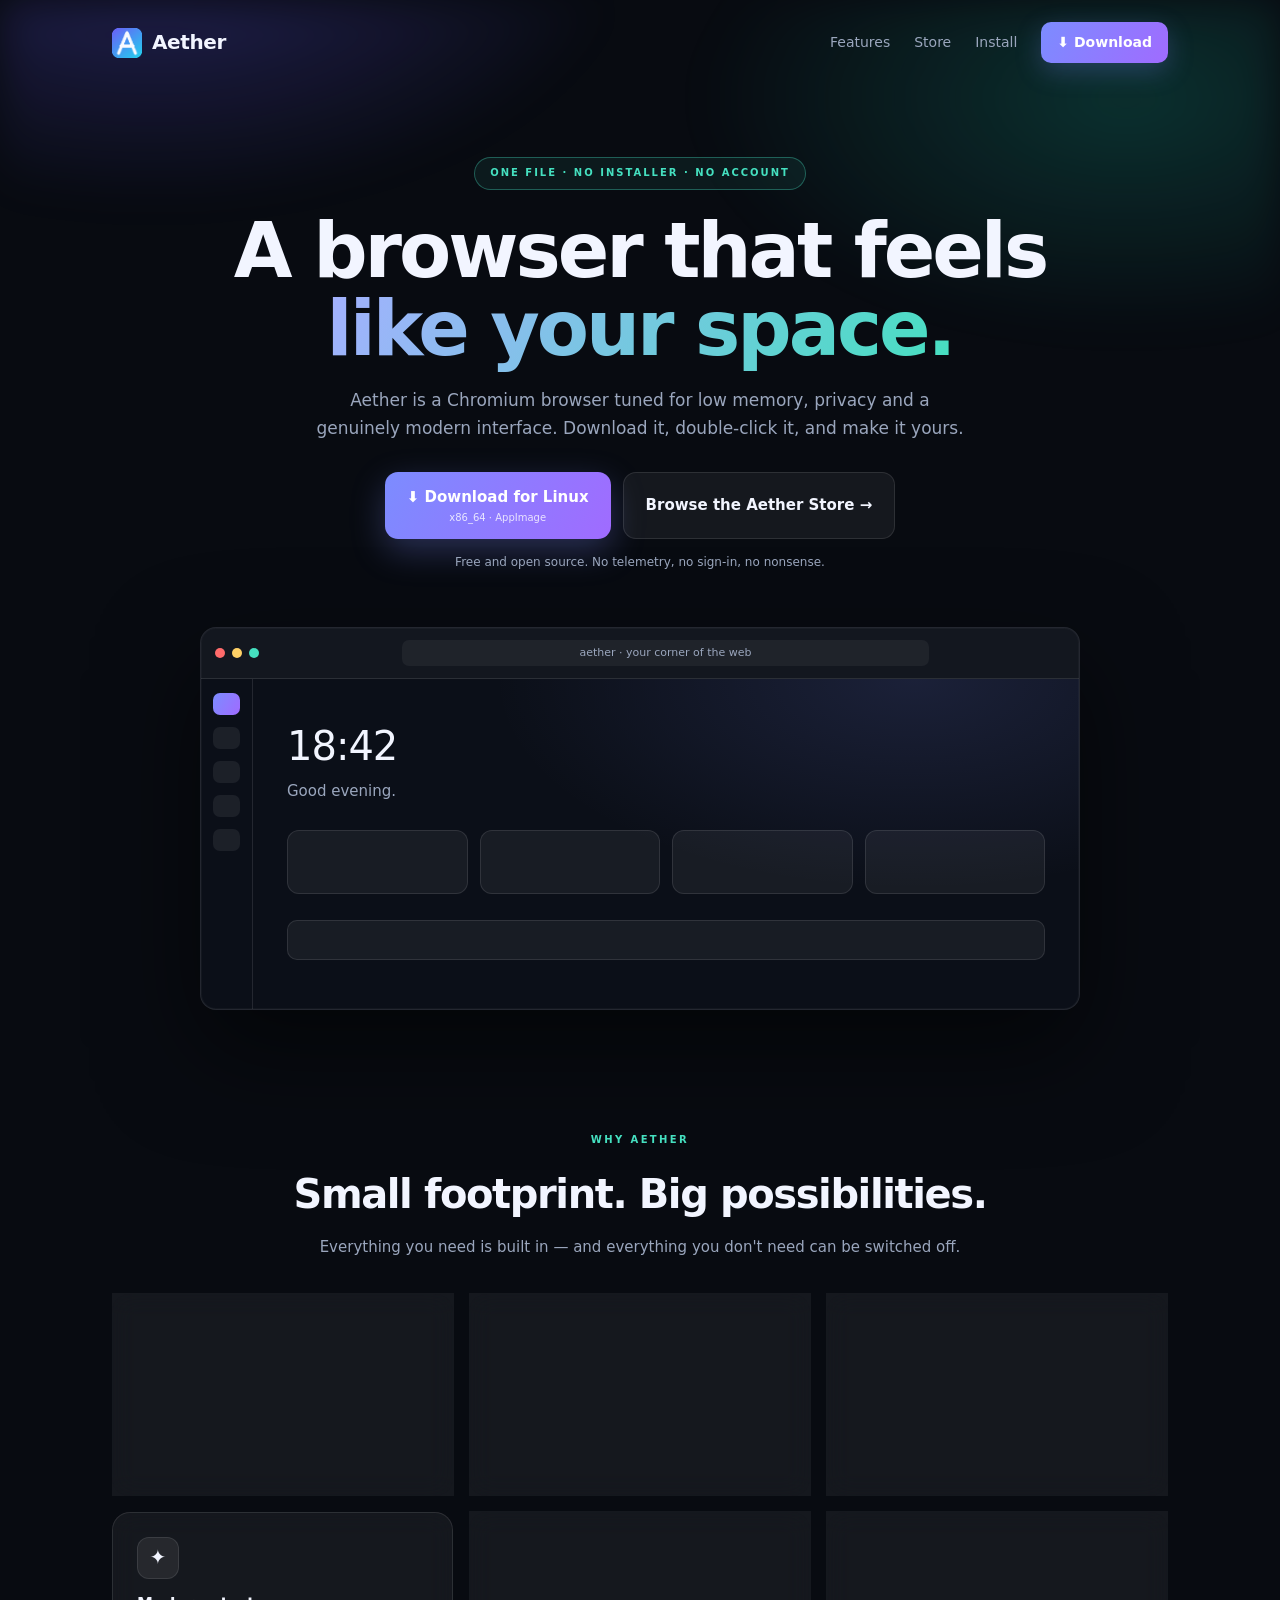
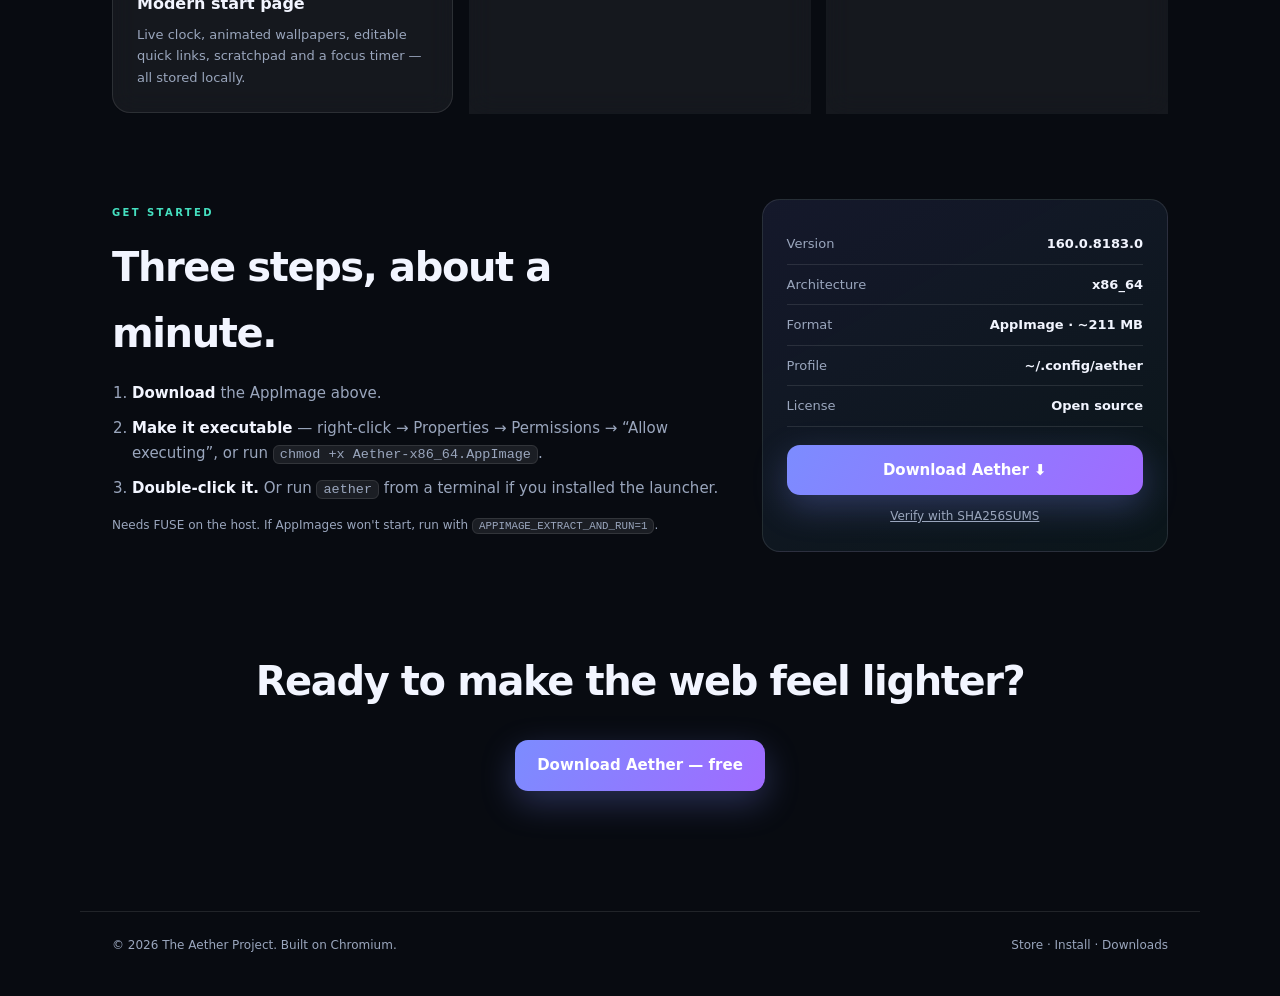
==== index.html @ e23386df "Publish Aether website" ====
<!doctype html>
<html lang="en">
<head>
  <meta charset="utf-8">
  <meta name="viewport" content="width=device-width, initial-scale=1">
  <title>Aether Browser — fast, private, yours</title>
  <meta name="description" content="Aether is a low-RAM Chromium browser with built-in ad blocking, vertical tabs, a modern start page and its own extension store. Download a single AppImage for Linux.">
  <meta name="keywords" content="Aether browser, Chromium AppImage, private browser, low RAM browser, Linux browser, Aether Store">
  <meta name="author" content="The Aether Project">
  <meta property="og:title" content="Aether Browser — fast, private, yours">
  <meta property="og:description" content="A clean Chromium browser in one AppImage. Built-in blocker, vertical tabs, modern dashboard and the Aether Store.">
  <meta property="og:type" content="website">
  <meta property="og:image" content="assets/aether-256.png">
  <meta name="twitter:card" content="summary_large_image">
  <link rel="canonical" href="https://aether-browser.com/">
  <link rel="icon" href="assets/aether-64.png">
  <link rel="manifest" href="manifest.webmanifest">
  <link rel="stylesheet" href="assets/site.css">
  <script type="application/ld+json">
  {
    "@context": "https://schema.org",
    "@type": "SoftwareApplication",
    "name": "Aether Browser",
    "operatingSystem": "Linux x86_64",
    "applicationCategory": "WebBrowser",
    "description": "A fast, private, low-RAM Chromium browser packaged as a single AppImage.",
    "url": "https://aether-browser.com/",
    "downloadUrl": "https://aether-browser.com/downloads/Aether-x86_64.AppImage",
    "offers": { "@type": "Offer", "price": "0", "priceCurrency": "USD" }
  }
  </script>
</head>
<body>
  <div class="aurora"></div>

  <header class="nav">
    <a class="brand" href="index.html">
      <img src="assets/aether-64.png" alt="" width="30" height="30">
      <span>Aether</span>
    </a>
    <nav>
      <a href="#features">Features</a>
      <a href="store.html">Store</a>
      <a href="#install">Install</a>
      <a class="nav-cta" href="downloads/Aether-x86_64.AppImage" download>⬇ Download</a>
    </nav>
  </header>

  <main>
    <section class="hero">
      <div class="pill">ONE FILE · NO INSTALLER · NO ACCOUNT</div>
      <h1>A browser that feels<br><span>like your space.</span></h1>
      <p class="lead">Aether is a Chromium browser tuned for low memory, privacy and a genuinely modern interface. Download it, double-click it, and make it yours.</p>
      <div class="hero-actions">
        <a class="btn btn-primary" href="downloads/Aether-x86_64.AppImage" download>⬇ Download for Linux <small>x86_64 · AppImage</small></a>
        <a class="btn btn-ghost" href="store.html">Browse the Aether Store →</a>
      </div>
      <div class="hero-note">Free and open source. No telemetry, no sign-in, no nonsense.</div>

      <div class="mock" aria-hidden="true">
        <div class="mock-bar">
          <span></span><span></span><span></span>
          <div class="mock-url">aether · your corner of the web</div>
        </div>
        <div class="mock-body">
          <div class="mock-side"><i></i><i></i><i></i><i></i><i></i></div>
          <div class="mock-page">
            <div class="mock-clock">18:42</div>
            <div class="mock-title">Good evening.</div>
            <div class="mock-cards"><b></b><b></b><b></b><b></b></div>
            <div class="mock-search"></div>
          </div>
        </div>
      </div>
    </section>

    <section id="features" class="section">
      <div class="section-head">
        <span class="kicker">WHY AETHER</span>
        <h2>Small footprint. Big possibilities.</h2>
        <p>Everything you need is built in — and everything you don't need can be switched off.</p>
      </div>
      <div class="features">
        <article><div class="ficon">🍃</div><h3>Low-RAM by design</h3><p>Background networking, translation, media routing and optimization hints are disabled by default. Your laptop stays cool.</p></article>
        <article><div class="ficon">🛡</div><h3>Built-in blocker</h3><p>Lightweight declarative rules stop ads and trackers before pages load — without rewriting the web.</p></article>
        <article><div class="ficon">▤</div><h3>Vertical tabs</h3><p>A slim side panel keeps dozens of tabs readable. One shortcut to show or hide it.</p></article>
        <article><div class="ficon">✦</div><h3>Modern start page</h3><p>Live clock, animated wallpapers, editable quick links, scratchpad and a focus timer — all stored locally.</p></article>
        <article><div class="ficon">🛍</div><h3>Aether Store</h3><p>Install and manage first-party extensions from inside the browser. No account, no remote updates.</p></article>
        <article><div class="ficon">⌘</div><h3>Keyboard-first</h3><p>Alt+Shift shortcuts for new tabs, settings, home, store, spotlight and blocking.</p></article>
      </div>
    </section>

    <section id="install" class="section install">
      <div>
        <span class="kicker">GET STARTED</span>
        <h2>Three steps, about a minute.</h2>
        <ol>
          <li><b>Download</b> the AppImage above.</li>
          <li><b>Make it executable</b> — right-click → Properties → Permissions → “Allow executing”, or run <code>chmod +x Aether-x86_64.AppImage</code>.</li>
          <li><b>Double-click it.</b> Or run <code>aether</code> from a terminal if you installed the launcher.</li>
        </ol>
        <p class="small">Needs FUSE on the host. If AppImages won't start, run with <code>APPIMAGE_EXTRACT_AND_RUN=1</code>.</p>
      </div>
      <div class="install-card">
        <div class="row"><span>Version</span><b>160.0.8183.0</b></div>
        <div class="row"><span>Architecture</span><b>x86_64</b></div>
        <div class="row"><span>Format</span><b>AppImage · ~211 MB</b></div>
        <div class="row"><span>Profile</span><b>~/.config/aether</b></div>
        <div class="row"><span>License</span><b>Open source</b></div>
        <a class="btn btn-primary wide" href="downloads/Aether-x86_64.AppImage" download>Download Aether ⬇</a>
        <a class="checksum" href="downloads/SHA256SUMS">Verify with SHA256SUMS</a>
      </div>
    </section>

    <section class="section cta">
      <h2>Ready to make the web feel lighter?</h2>
      <a class="btn btn-primary" href="downloads/Aether-x86_64.AppImage" download>Download Aether — free</a>
    </section>
  </main>

  <footer>
    <span>© 2026 The Aether Project. Built on Chromium.</span>
    <span><a href="store.html">Store</a> · <a href="#install">Install</a> · <a href="downloads/">Downloads</a></span>
  </footer>
  <script src="assets/site.js"></script>
</body>
</html>
---- assets/site.css ----
:root {
  --bg: #080b11;
  --bg2: #0d1220;
  --panel: rgba(255, 255, 255, .055);
  --line: rgba(255, 255, 255, .10);
  --text: #f2f5ff;
  --muted: #9aa6bd;
  --accent: #7c8cff;
  --accent2: #45e0c0;
}

* { box-sizing: border-box; }
html { scroll-behavior: smooth; }
body {
  margin: 0;
  background: var(--bg);
  color: var(--text);
  font: 15px/1.65 Inter, "Segoe UI", system-ui, -apple-system, sans-serif;
  overflow-x: hidden;
}
a { color: inherit; text-decoration: none; }
code {
  background: rgba(255,255,255,.08);
  border: 1px solid var(--line);
  border-radius: 6px;
  padding: 1px 6px;
  font-size: .9em;
}

.aurora {
  position: absolute;
  inset: 0 0 auto 0;
  height: 980px;
  pointer-events: none;
  background:
    radial-gradient(680px 380px at 12% -6%, rgba(105, 90, 255, .30), transparent 70%),
    radial-gradient(620px 340px at 88% 10%, rgba(25, 200, 170, .20), transparent 70%);
  filter: blur(20px);
}

.nav {
  position: relative;
  z-index: 3;
  display: flex;
  align-items: center;
  justify-content: space-between;
  max-width: 1120px;
  margin: 0 auto;
  padding: 22px 32px;
}
.brand { display: flex; align-items: center; gap: 10px; font-size: 20px; font-weight: 650; letter-spacing: -.4px; }
.nav nav { display: flex; align-items: center; gap: 24px; font-size: 14px; color: var(--muted); }
.nav nav a:hover, .nav nav a.active { color: var(--text); }
.nav-cta {
  color: white !important;
  background: linear-gradient(120deg, var(--accent), #a06bff);
  border-radius: 10px;
  padding: 9px 16px;
  font-weight: 600;
  box-shadow: 0 8px 26px rgba(124,140,255,.25);
}

main { position: relative; z-index: 2; max-width: 1120px; margin: 0 auto; padding: 0 32px 90px; }

.hero { text-align: center; padding: 72px 0 40px; }
.pill {
  display: inline-block;
  font-size: 10px;
  font-weight: 700;
  letter-spacing: 2px;
  color: var(--accent2);
  border: 1px solid rgba(69,224,192,.35);
  background: rgba(69,224,192,.07);
  border-radius: 99px;
  padding: 7px 15px;
}
.hero h1 {
  font-size: clamp(42px, 7vw, 76px);
  line-height: 1.03;
  letter-spacing: -3px;
  margin: 22px 0 18px;
}
.hero h1 span {
  background: linear-gradient(120deg, #a4b0ff, #45e0c0);
  -webkit-background-clip: text;
  background-clip: text;
  color: transparent;
}
.lead { max-width: 660px; margin: 0 auto; color: var(--muted); font-size: 17px; }
.hero-actions { display: flex; justify-content: center; flex-wrap: wrap; gap: 12px; margin: 30px 0 14px; }
.hero-note { color: var(--muted); font-size: 12px; }

.btn {
  display: inline-flex;
  flex-direction: column;
  align-items: center;
  justify-content: center;
  border-radius: 13px;
  padding: 13px 22px;
  font-weight: 650;
  transition: .18s ease;
}
.btn small { font-size: 10px; font-weight: 500; opacity: .8; }
.btn-primary {
  color: white;
  background: linear-gradient(120deg, var(--accent), #a06bff);
  box-shadow: 0 12px 34px rgba(124,140,255,.28);
}
.btn-primary:hover { transform: translateY(-2px); filter: brightness(1.1); }
.btn-ghost { border: 1px solid var(--line); background: var(--panel); color: var(--text); }
.btn-ghost:hover { background: rgba(255,255,255,.1); }
.btn.wide { width: 100%; margin-top: 18px; }

/* CSS-only browser preview */
.mock {
  max-width: 880px;
  margin: 54px auto 0;
  border: 1px solid var(--line);
  border-radius: 16px;
  overflow: hidden;
  background: #0b0f18;
  box-shadow: 0 40px 100px rgba(0,0,0,.55), 0 0 0 1px rgba(255,255,255,.03) inset;
  text-align: left;
}
.mock-bar { display: flex; align-items: center; gap: 7px; padding: 12px 14px; border-bottom: 1px solid var(--line); background: rgba(255,255,255,.03); }
.mock-bar span { width: 10px; height: 10px; border-radius: 50%; background: #485068; }
.mock-bar span:first-child { background: #ff6b6b; }
.mock-bar span:nth-child(2) { background: #ffd166; }
.mock-bar span:nth-child(3) { background: #45e0c0; }
.mock-url { margin: 0 auto; width: 62%; text-align: center; color: var(--muted); font-size: 11px; background: rgba(255,255,255,.05); border-radius: 7px; padding: 4px; }
.mock-body { display: flex; min-height: 330px; }
.mock-side { width: 52px; border-right: 1px solid var(--line); padding: 14px 12px; display: flex; flex-direction: column; gap: 12px; }
.mock-side i { height: 22px; border-radius: 7px; background: rgba(255,255,255,.07); }
.mock-side i:first-child { background: linear-gradient(120deg, var(--accent), #a06bff); }
.mock-page { flex: 1; padding: 34px; background: radial-gradient(600px 300px at 80% 0%, rgba(124,140,255,.14), transparent 70%); }
.mock-clock { font-size: 40px; font-weight: 300; letter-spacing: -1px; }
.mock-title { color: var(--muted); margin-bottom: 26px; }
.mock-cards { display: grid; grid-template-columns: repeat(4,1fr); gap: 12px; }
.mock-cards b { height: 64px; border-radius: 12px; background: var(--panel); border: 1px solid var(--line); }
.mock-search { margin-top: 26px; height: 40px; border-radius: 10px; background: var(--panel); border: 1px solid var(--line); }

.section { padding: 76px 0 10px; }
.section-head { text-align: center; margin-bottom: 34px; }
.kicker { color: var(--accent2); font-size: 10px; font-weight: 700; letter-spacing: 2.4px; }
.section h2 { font-size: clamp(28px, 4vw, 40px); letter-spacing: -1.4px; margin: 10px 0 8px; }
.section-head p { color: var(--muted); margin: 0; }

.features { display: grid; grid-template-columns: repeat(auto-fit, minmax(280px, 1fr)); gap: 16px; }
.features article {
  border: 1px solid var(--line);
  background: var(--panel);
  border-radius: 18px;
  padding: 24px;
  backdrop-filter: blur(12px);
}
.features h3 { margin: 12px 0 7px; font-size: 16px; }
.features p { color: var(--muted); margin: 0; font-size: 13px; }
.ficon {
  width: 42px; height: 42px;
  display: grid; place-items: center;
  border-radius: 12px;
  font-size: 20px;
  background: rgba(255,255,255,.07);
  border: 1px solid var(--line);
}

.install { display: grid; grid-template-columns: 1.2fr .8fr; gap: 40px; align-items: start; }
.install ol { color: var(--muted); padding-left: 20px; }
.install li { margin: 10px 0; }
.install li b { color: var(--text); }
.install .small { color: var(--muted); font-size: 12px; }
.install-card {
  border: 1px solid var(--line);
  border-radius: 18px;
  padding: 24px;
  background: linear-gradient(150deg, rgba(124,140,255,.11), rgba(69,224,192,.05));
}
.install-card h3 { margin: 0 0 8px; }
.install-card p { color: var(--muted); font-size: 13px; }
.row { display: flex; justify-content: space-between; padding: 9px 0; border-bottom: 1px solid var(--line); font-size: 13px; }
.row span { color: var(--muted); }
.checksum { display: block; text-align: center; margin-top: 12px; color: var(--muted); font-size: 12px; text-decoration: underline; }

.store-hero { padding-bottom: 10px; }
.store-grid article { display: flex; flex-direction: column; }
.dl {
  margin-top: 16px;
  align-self: flex-start;
  color: var(--accent2);
  font-size: 13px;
  font-weight: 600;
}
.dl:hover { text-decoration: underline; }

.cta { text-align: center; padding-bottom: 30px; }
.cta .btn { margin-top: 18px; }

footer {
  position: relative; z-index: 2;
  display: flex; justify-content: space-between;
  max-width: 1120px;
  margin: 0 auto;
  padding: 24px 32px 40px;
  border-top: 1px solid var(--line);
  color: var(--muted);
  font-size: 12px;
}
footer a:hover { color: var(--text); }

@media (max-width: 760px) {
  .nav { padding: 16px 18px; }
  .nav nav { gap: 14px; font-size: 12px; }
  .nav nav a:not(.nav-cta) { display: none; }
  main { padding: 0 18px 70px; }
  .hero { padding-top: 48px; }
  .install { grid-template-columns: 1fr; }
  .mock-page { padding: 22px; }
  .mock-cards { grid-template-columns: repeat(2,1fr); }
  footer { flex-direction: column; gap: 8px; padding: 20px 18px 34px; }
}
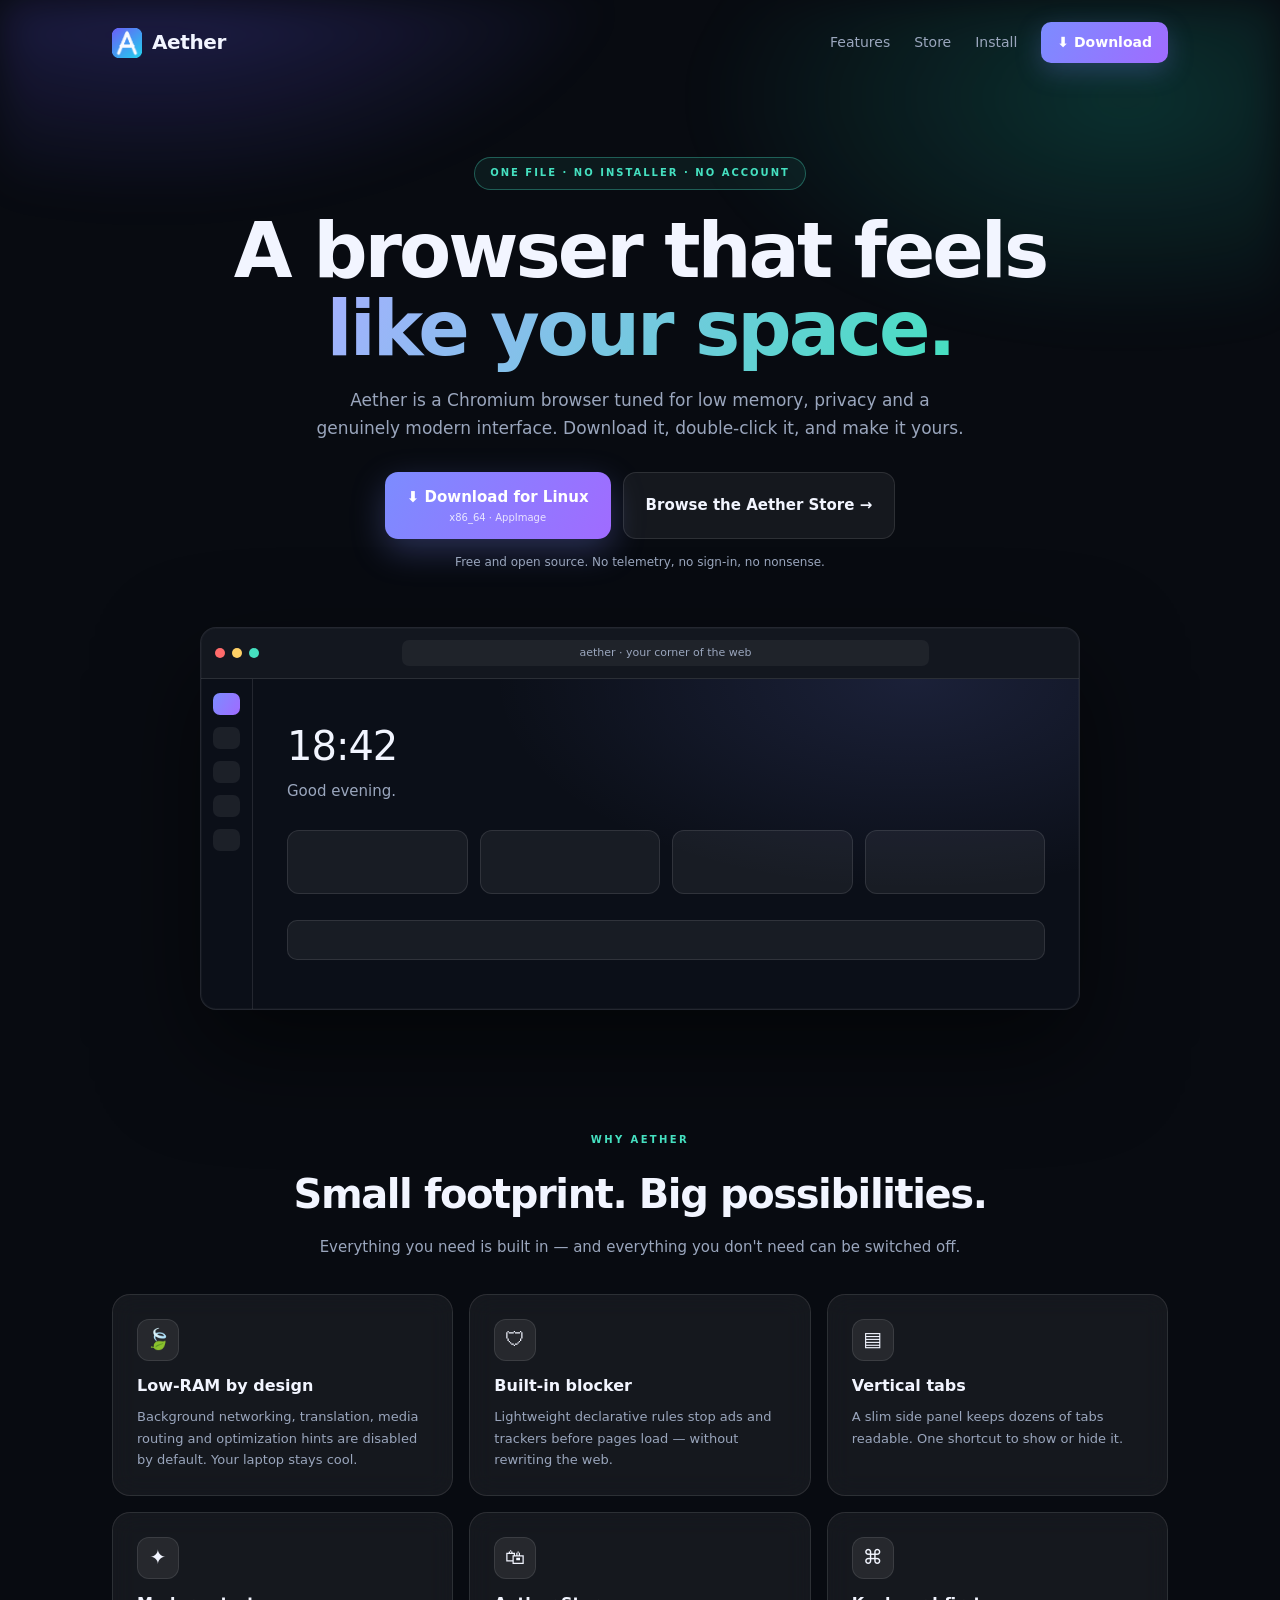
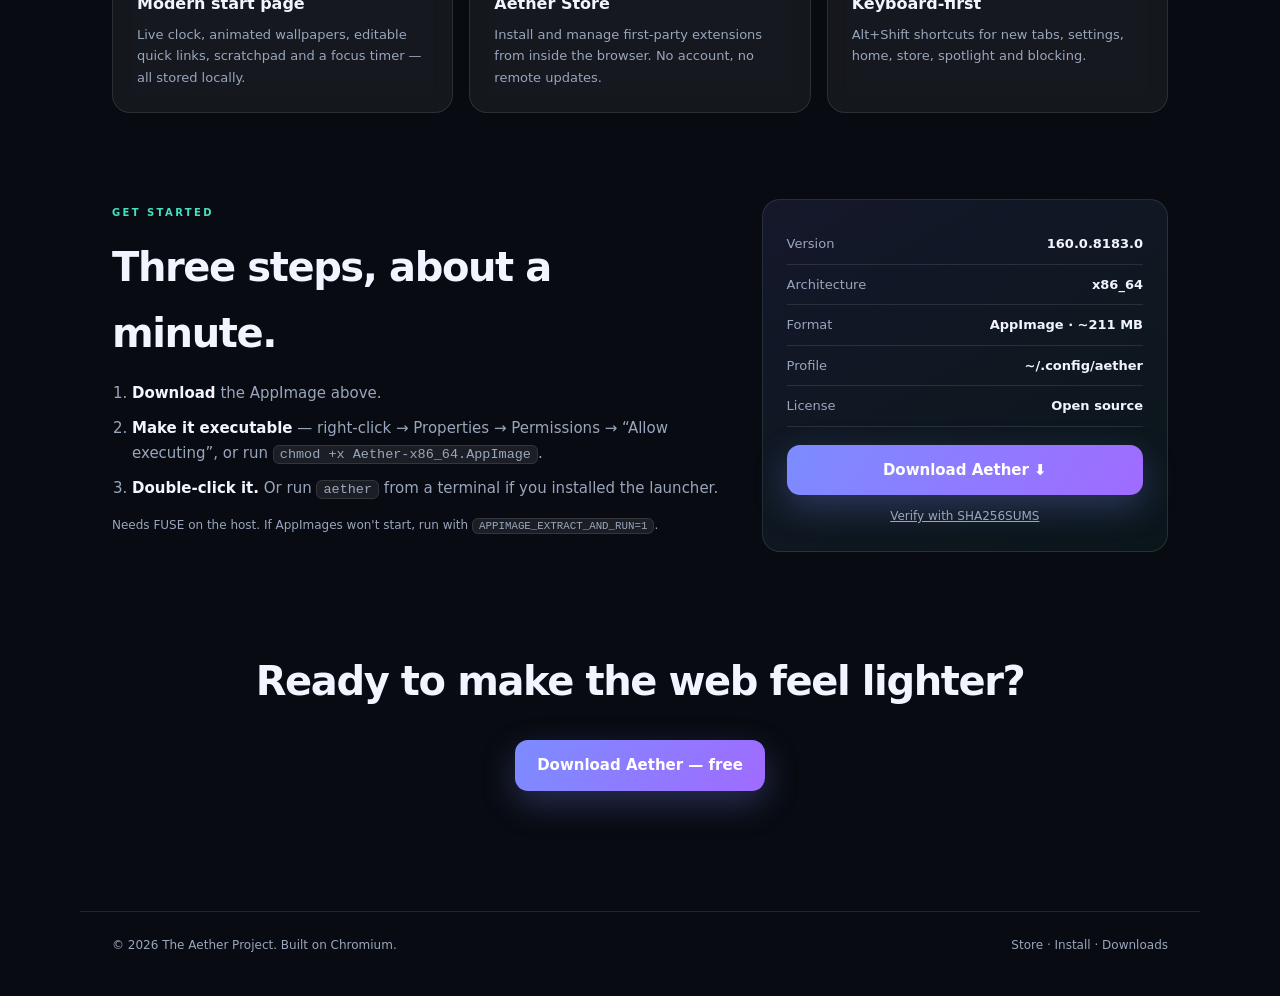
==== commit e5077efa: "Use GitHub Release downloads; enable github.io preview" ====
--- a/index.html
+++ b/index.html
@@ -25,7 +25,7 @@
     "applicationCategory": "WebBrowser",
     "description": "A fast, private, low-RAM Chromium browser packaged as a single AppImage.",
     "url": "https://aether-browser.com/",
-    "downloadUrl": "https://aether-browser.com/downloads/Aether-x86_64.AppImage",
+    "downloadUrl": "https://github.com/khaledwalid201724-collab/aether-browser/releases/download/v1.0.0/Aether-x86_64.AppImage",
     "offers": { "@type": "Offer", "price": "0", "priceCurrency": "USD" }
   }
   </script>
@@ -42,7 +42,7 @@
       <a href="#features">Features</a>
       <a href="store.html">Store</a>
       <a href="#install">Install</a>
-      <a class="nav-cta" href="downloads/Aether-x86_64.AppImage" download>⬇ Download</a>
+      <a class="nav-cta" href="https://github.com/khaledwalid201724-collab/aether-browser/releases/download/v1.0.0/Aether-x86_64.AppImage" download>⬇ Download</a>
     </nav>
   </header>
 
@@ -52,7 +52,7 @@
       <h1>A browser that feels<br><span>like your space.</span></h1>
       <p class="lead">Aether is a Chromium browser tuned for low memory, privacy and a genuinely modern interface. Download it, double-click it, and make it yours.</p>
       <div class="hero-actions">
-        <a class="btn btn-primary" href="downloads/Aether-x86_64.AppImage" download>⬇ Download for Linux <small>x86_64 · AppImage</small></a>
+        <a class="btn btn-primary" href="https://github.com/khaledwalid201724-collab/aether-browser/releases/download/v1.0.0/Aether-x86_64.AppImage" download>⬇ Download for Linux <small>x86_64 · AppImage</small></a>
         <a class="btn btn-ghost" href="store.html">Browse the Aether Store →</a>
       </div>
       <div class="hero-note">Free and open source. No telemetry, no sign-in, no nonsense.</div>
@@ -107,14 +107,14 @@
         <div class="row"><span>Format</span><b>AppImage · ~211 MB</b></div>
         <div class="row"><span>Profile</span><b>~/.config/aether</b></div>
         <div class="row"><span>License</span><b>Open source</b></div>
-        <a class="btn btn-primary wide" href="downloads/Aether-x86_64.AppImage" download>Download Aether ⬇</a>
-        <a class="checksum" href="downloads/SHA256SUMS">Verify with SHA256SUMS</a>
+        <a class="btn btn-primary wide" href="https://github.com/khaledwalid201724-collab/aether-browser/releases/download/v1.0.0/Aether-x86_64.AppImage" download>Download Aether ⬇</a>
+        <a class="checksum" href="https://github.com/khaledwalid201724-collab/aether-browser/releases/download/v1.0.0/SHA256SUMS">Verify with SHA256SUMS</a>
       </div>
     </section>
 
     <section class="section cta">
       <h2>Ready to make the web feel lighter?</h2>
-      <a class="btn btn-primary" href="downloads/Aether-x86_64.AppImage" download>Download Aether — free</a>
+      <a class="btn btn-primary" href="https://github.com/khaledwalid201724-collab/aether-browser/releases/download/v1.0.0/Aether-x86_64.AppImage" download>Download Aether — free</a>
     </section>
   </main>
 
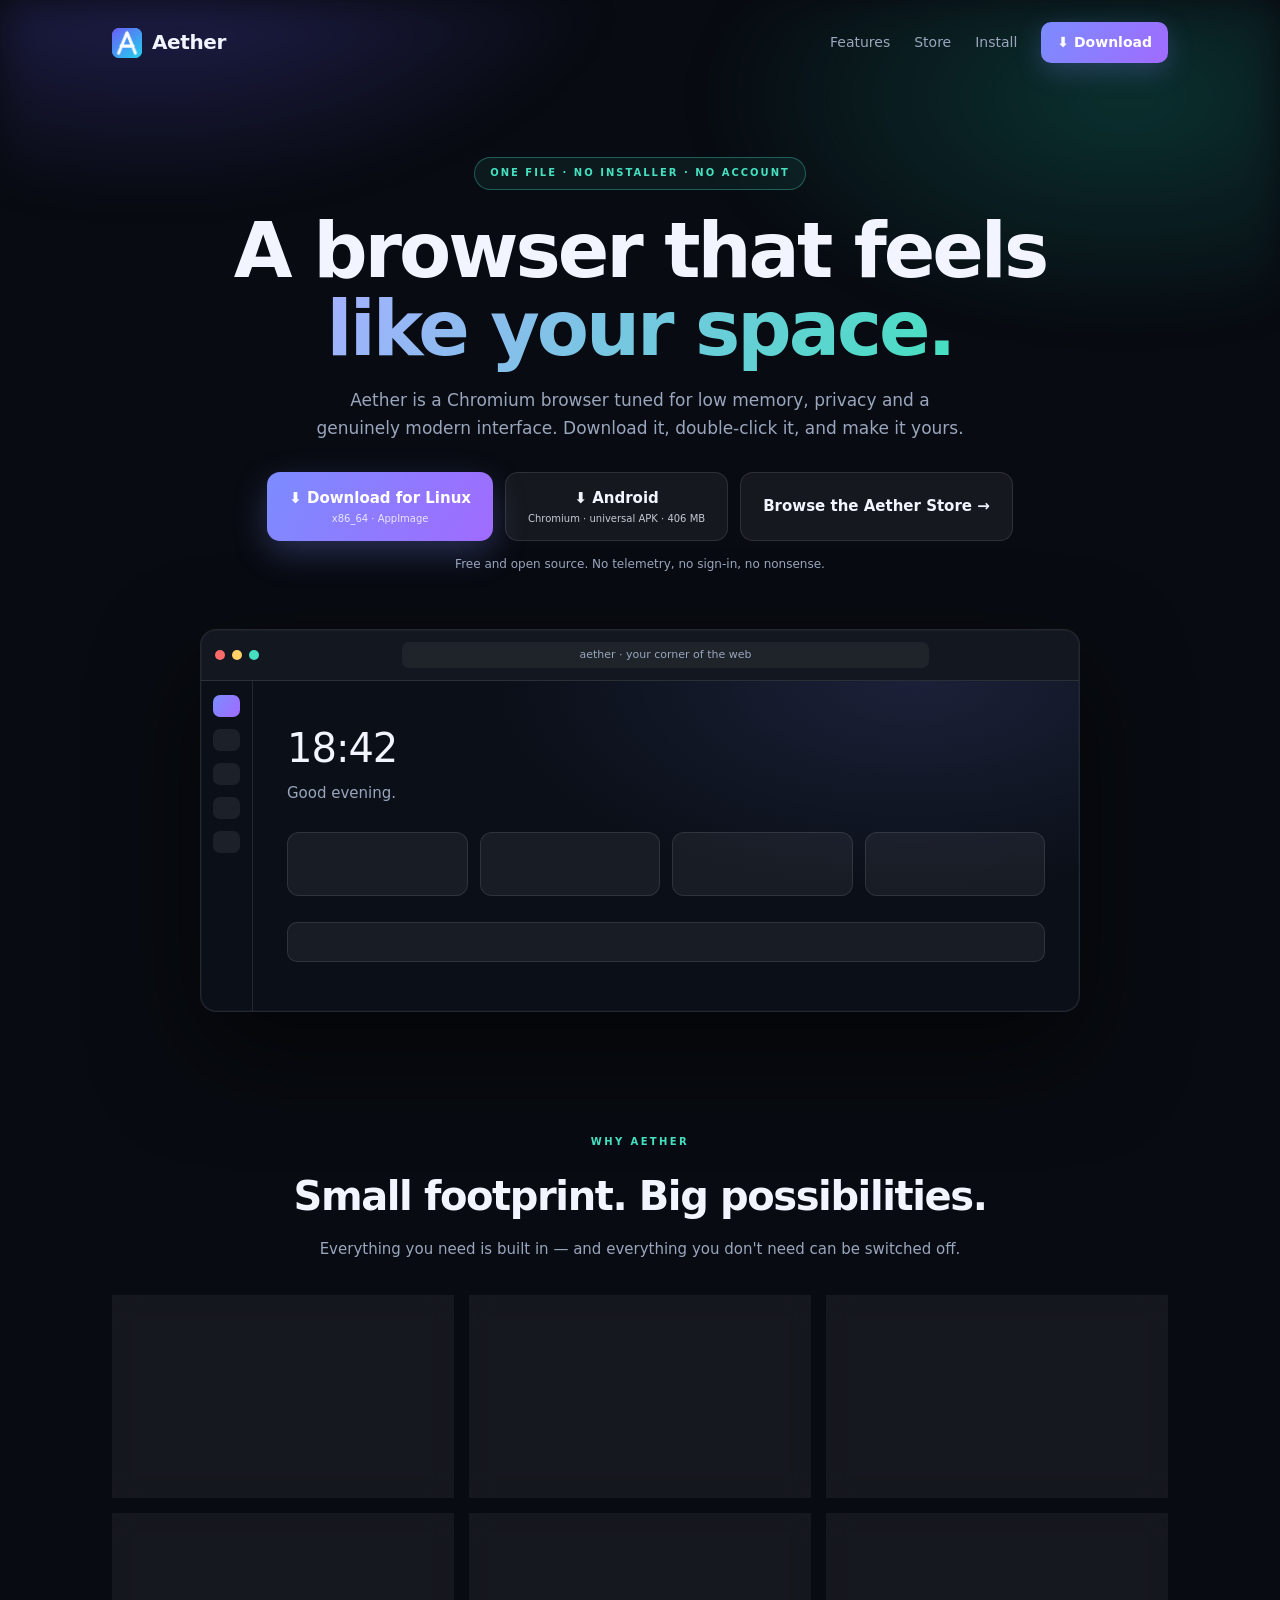
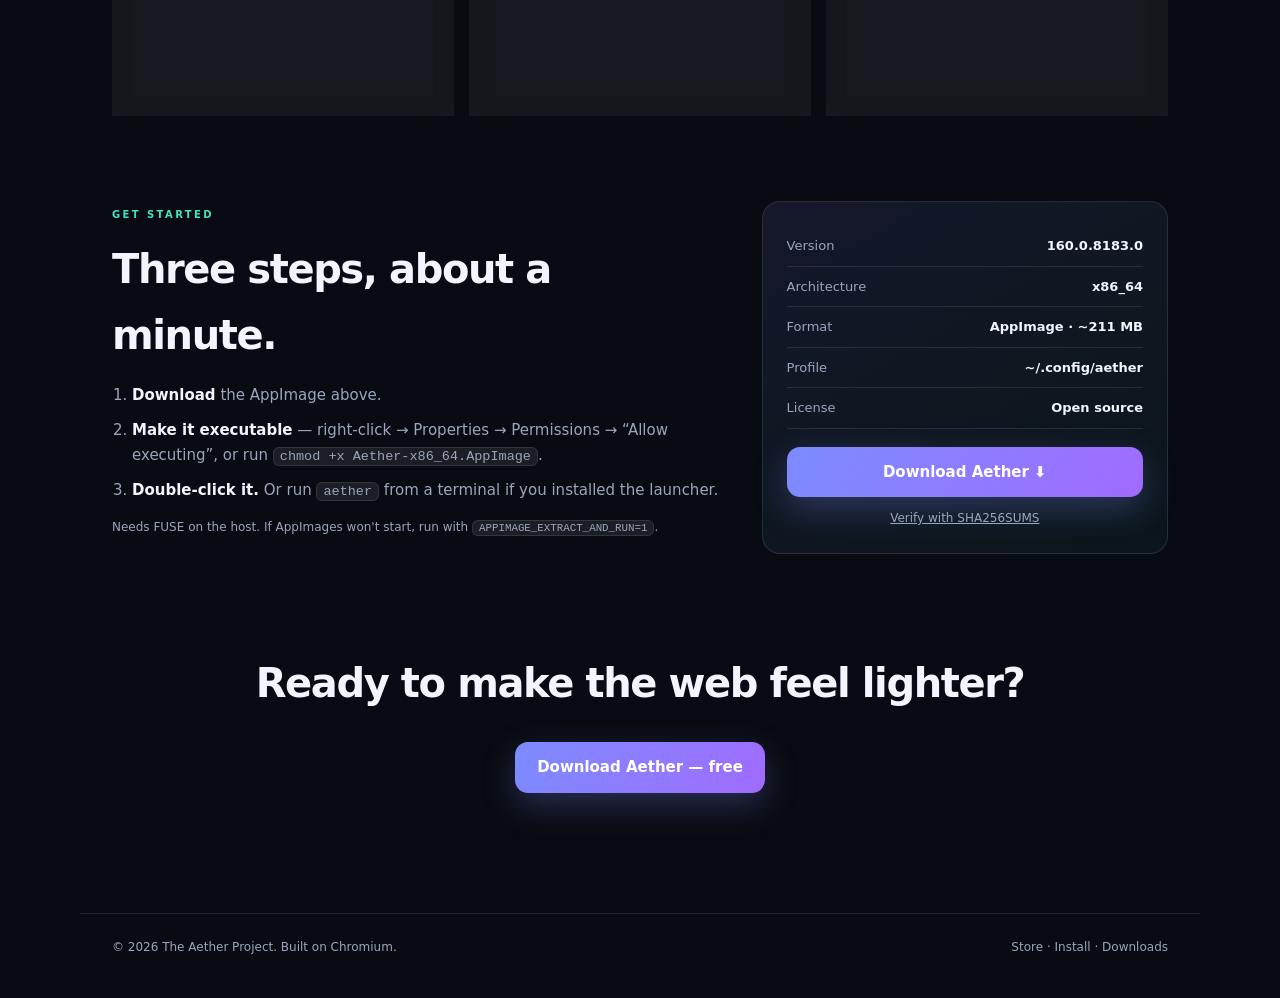
==== commit 90e6546e: "Update Aether website: smaller Android downloads" ====
--- a/index.html
+++ b/index.html
@@ -12,7 +12,7 @@
   <meta property="og:type" content="website">
   <meta property="og:image" content="assets/aether-256.png">
   <meta name="twitter:card" content="summary_large_image">
-  <link rel="canonical" href="https://aether-browser.com/">
+  <link rel="canonical" href="https://khaledwalid201724-collab.github.io/aether-browser/">
   <link rel="icon" href="assets/aether-64.png">
   <link rel="manifest" href="manifest.webmanifest">
   <link rel="stylesheet" href="assets/site.css">
@@ -24,7 +24,7 @@
     "operatingSystem": "Linux x86_64",
     "applicationCategory": "WebBrowser",
     "description": "A fast, private, low-RAM Chromium browser packaged as a single AppImage.",
-    "url": "https://aether-browser.com/",
+    "url": "https://khaledwalid201724-collab.github.io/aether-browser/",
     "downloadUrl": "https://github.com/khaledwalid201724-collab/aether-browser/releases/download/v1.0.0/Aether-x86_64.AppImage",
     "offers": { "@type": "Offer", "price": "0", "priceCurrency": "USD" }
   }
@@ -53,6 +53,7 @@
       <p class="lead">Aether is a Chromium browser tuned for low memory, privacy and a genuinely modern interface. Download it, double-click it, and make it yours.</p>
       <div class="hero-actions">
         <a class="btn btn-primary" href="https://github.com/khaledwalid201724-collab/aether-browser/releases/download/v1.0.0/Aether-x86_64.AppImage" download>⬇ Download for Linux <small>x86_64 · AppImage</small></a>
+        <a class="btn btn-ghost" href="https://github.com/khaledwalid201724-collab/aether-browser/releases/download/v1.0.0/Aether-Android-universal.apk" download>⬇ Android <small>Chromium · universal APK · 406 MB</small></a>
         <a class="btn btn-ghost" href="store.html">Browse the Aether Store →</a>
       </div>
       <div class="hero-note">Free and open source. No telemetry, no sign-in, no nonsense.</div>
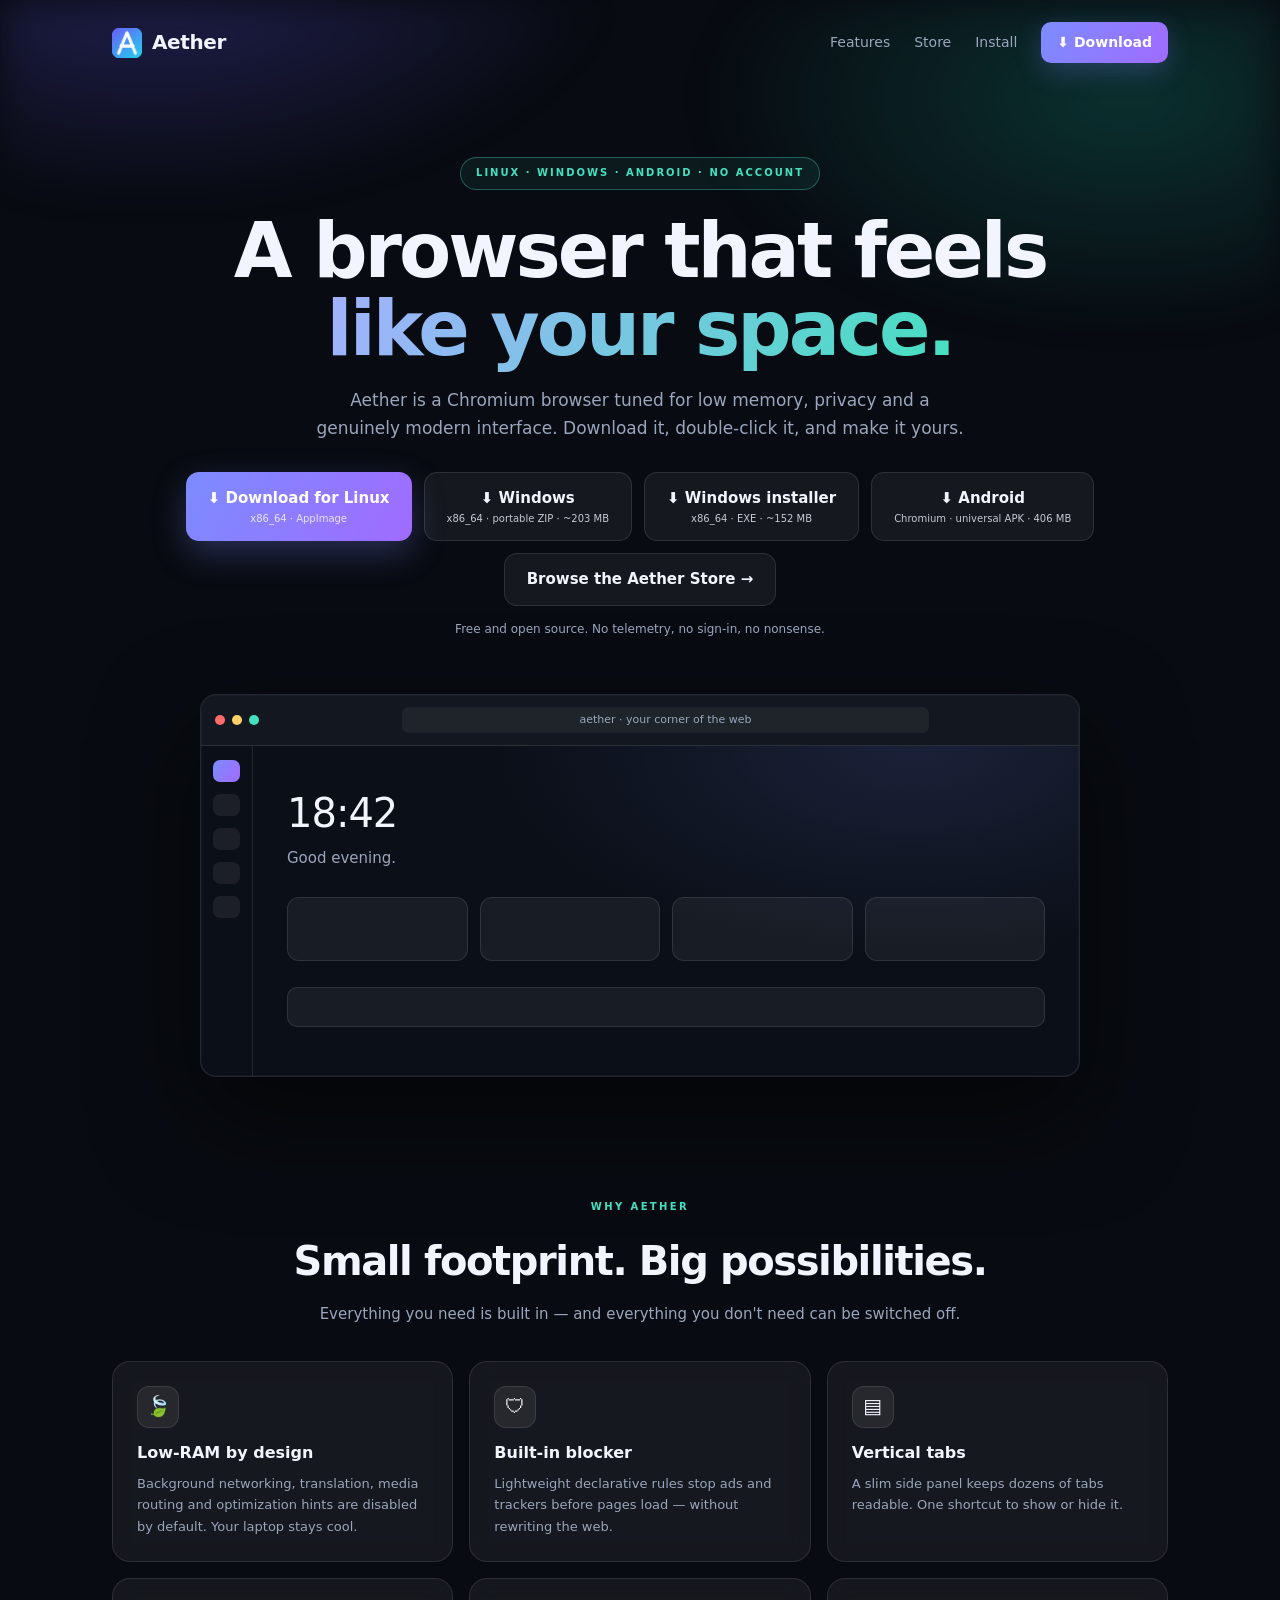
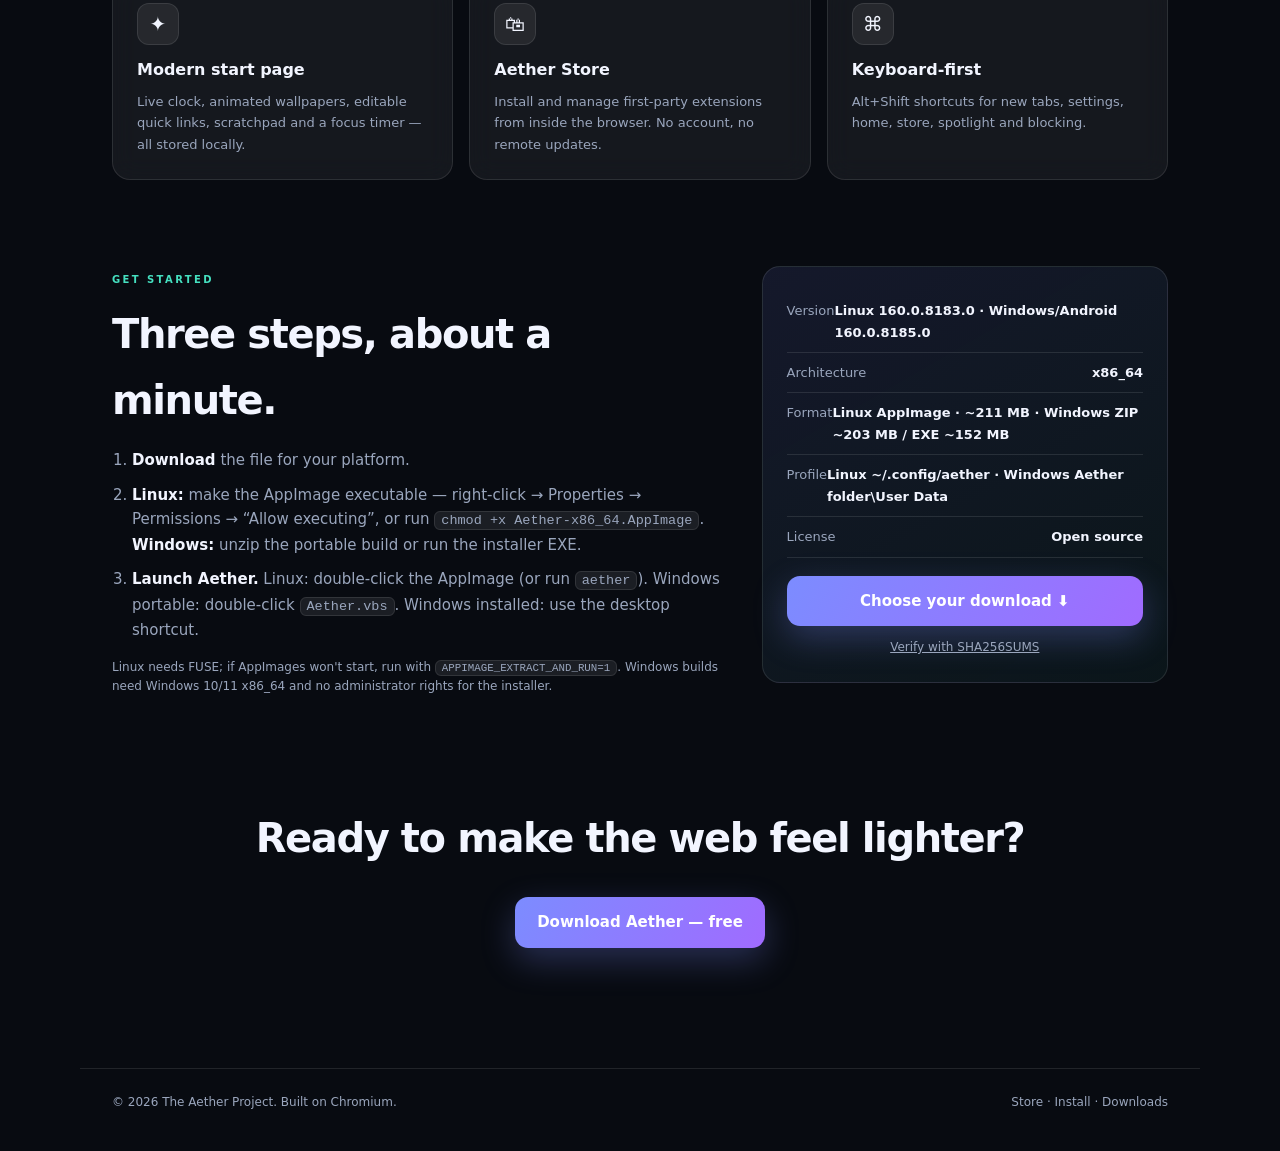
==== commit 233a2cac: "Add Windows build and downloads" ====
--- a/index.html
+++ b/index.html
@@ -4,11 +4,11 @@
   <meta charset="utf-8">
   <meta name="viewport" content="width=device-width, initial-scale=1">
   <title>Aether Browser — fast, private, yours</title>
-  <meta name="description" content="Aether is a low-RAM Chromium browser with built-in ad blocking, vertical tabs, a modern start page and its own extension store. Download a single AppImage for Linux.">
-  <meta name="keywords" content="Aether browser, Chromium AppImage, private browser, low RAM browser, Linux browser, Aether Store">
+  <meta name="description" content="Aether is a low-RAM Chromium browser with built-in ad blocking, vertical tabs, a modern start page and its own extension store. Download for Linux, Windows or Android.">
+  <meta name="keywords" content="Aether browser, Chromium browser, private browser, low RAM browser, Linux AppImage, Windows browser, Android APK, Aether Store">
   <meta name="author" content="The Aether Project">
   <meta property="og:title" content="Aether Browser — fast, private, yours">
-  <meta property="og:description" content="A clean Chromium browser in one AppImage. Built-in blocker, vertical tabs, modern dashboard and the Aether Store.">
+  <meta property="og:description" content="A clean Chromium browser for Linux, Windows and Android. Built-in blocker, vertical tabs, modern dashboard and the Aether Store.">
   <meta property="og:type" content="website">
   <meta property="og:image" content="assets/aether-256.png">
   <meta name="twitter:card" content="summary_large_image">
@@ -21,9 +21,9 @@
     "@context": "https://schema.org",
     "@type": "SoftwareApplication",
     "name": "Aether Browser",
-    "operatingSystem": "Linux x86_64",
+    "operatingSystem": "Linux x86_64, Windows x86_64, Android",
     "applicationCategory": "WebBrowser",
-    "description": "A fast, private, low-RAM Chromium browser packaged as a single AppImage.",
+    "description": "A fast, private, low-RAM Chromium browser for Linux, Windows and Android.",
     "url": "https://khaledwalid201724-collab.github.io/aether-browser/",
     "downloadUrl": "https://github.com/khaledwalid201724-collab/aether-browser/releases/download/v1.0.0/Aether-x86_64.AppImage",
     "offers": { "@type": "Offer", "price": "0", "priceCurrency": "USD" }
@@ -48,11 +48,13 @@
 
   <main>
     <section class="hero">
-      <div class="pill">ONE FILE · NO INSTALLER · NO ACCOUNT</div>
+      <div class="pill">LINUX · WINDOWS · ANDROID · NO ACCOUNT</div>
       <h1>A browser that feels<br><span>like your space.</span></h1>
       <p class="lead">Aether is a Chromium browser tuned for low memory, privacy and a genuinely modern interface. Download it, double-click it, and make it yours.</p>
       <div class="hero-actions">
         <a class="btn btn-primary" href="https://github.com/khaledwalid201724-collab/aether-browser/releases/download/v1.0.0/Aether-x86_64.AppImage" download>⬇ Download for Linux <small>x86_64 · AppImage</small></a>
+        <a class="btn btn-ghost" href="https://github.com/khaledwalid201724-collab/aether-browser/releases/download/v1.0.0/Aether-Windows-x86_64.zip" download>⬇ Windows <small>x86_64 · portable ZIP · ~203 MB</small></a>
+        <a class="btn btn-ghost" href="https://github.com/khaledwalid201724-collab/aether-browser/releases/download/v1.0.0/Aether-Windows-x86_64-setup.exe" download>⬇ Windows installer <small>x86_64 · EXE · ~152 MB</small></a>
         <a class="btn btn-ghost" href="https://github.com/khaledwalid201724-collab/aether-browser/releases/download/v1.0.0/Aether-Android-universal.apk" download>⬇ Android <small>Chromium · universal APK · 406 MB</small></a>
         <a class="btn btn-ghost" href="store.html">Browse the Aether Store →</a>
       </div>
@@ -96,26 +98,26 @@
         <span class="kicker">GET STARTED</span>
         <h2>Three steps, about a minute.</h2>
         <ol>
-          <li><b>Download</b> the AppImage above.</li>
-          <li><b>Make it executable</b> — right-click → Properties → Permissions → “Allow executing”, or run <code>chmod +x Aether-x86_64.AppImage</code>.</li>
-          <li><b>Double-click it.</b> Or run <code>aether</code> from a terminal if you installed the launcher.</li>
+          <li><b>Download</b> the file for your platform.</li>
+          <li><b>Linux:</b> make the AppImage executable — right-click → Properties → Permissions → “Allow executing”, or run <code>chmod +x Aether-x86_64.AppImage</code>. <b>Windows:</b> unzip the portable build or run the installer EXE.</li>
+          <li><b>Launch Aether.</b> Linux: double-click the AppImage (or run <code>aether</code>). Windows portable: double-click <code>Aether.vbs</code>. Windows installed: use the desktop shortcut.</li>
         </ol>
-        <p class="small">Needs FUSE on the host. If AppImages won't start, run with <code>APPIMAGE_EXTRACT_AND_RUN=1</code>.</p>
+        <p class="small">Linux needs FUSE; if AppImages won't start, run with <code>APPIMAGE_EXTRACT_AND_RUN=1</code>. Windows builds need Windows 10/11 x86_64 and no administrator rights for the installer.</p>
       </div>
       <div class="install-card">
-        <div class="row"><span>Version</span><b>160.0.8183.0</b></div>
+        <div class="row"><span>Version</span><b>Linux 160.0.8183.0 · Windows/Android 160.0.8185.0</b></div>
         <div class="row"><span>Architecture</span><b>x86_64</b></div>
-        <div class="row"><span>Format</span><b>AppImage · ~211 MB</b></div>
-        <div class="row"><span>Profile</span><b>~/.config/aether</b></div>
+        <div class="row"><span>Format</span><b>Linux AppImage · ~211 MB · Windows ZIP ~203 MB / EXE ~152 MB</b></div>
+        <div class="row"><span>Profile</span><b>Linux ~/.config/aether · Windows Aether folder\User Data</b></div>
         <div class="row"><span>License</span><b>Open source</b></div>
-        <a class="btn btn-primary wide" href="https://github.com/khaledwalid201724-collab/aether-browser/releases/download/v1.0.0/Aether-x86_64.AppImage" download>Download Aether ⬇</a>
+        <a class="btn btn-primary wide" href="downloads/">Choose your download ⬇</a>
         <a class="checksum" href="https://github.com/khaledwalid201724-collab/aether-browser/releases/download/v1.0.0/SHA256SUMS">Verify with SHA256SUMS</a>
       </div>
     </section>
 
     <section class="section cta">
       <h2>Ready to make the web feel lighter?</h2>
-      <a class="btn btn-primary" href="https://github.com/khaledwalid201724-collab/aether-browser/releases/download/v1.0.0/Aether-x86_64.AppImage" download>Download Aether — free</a>
+      <a class="btn btn-primary" href="downloads/">Download Aether — free</a>
     </section>
   </main>
 
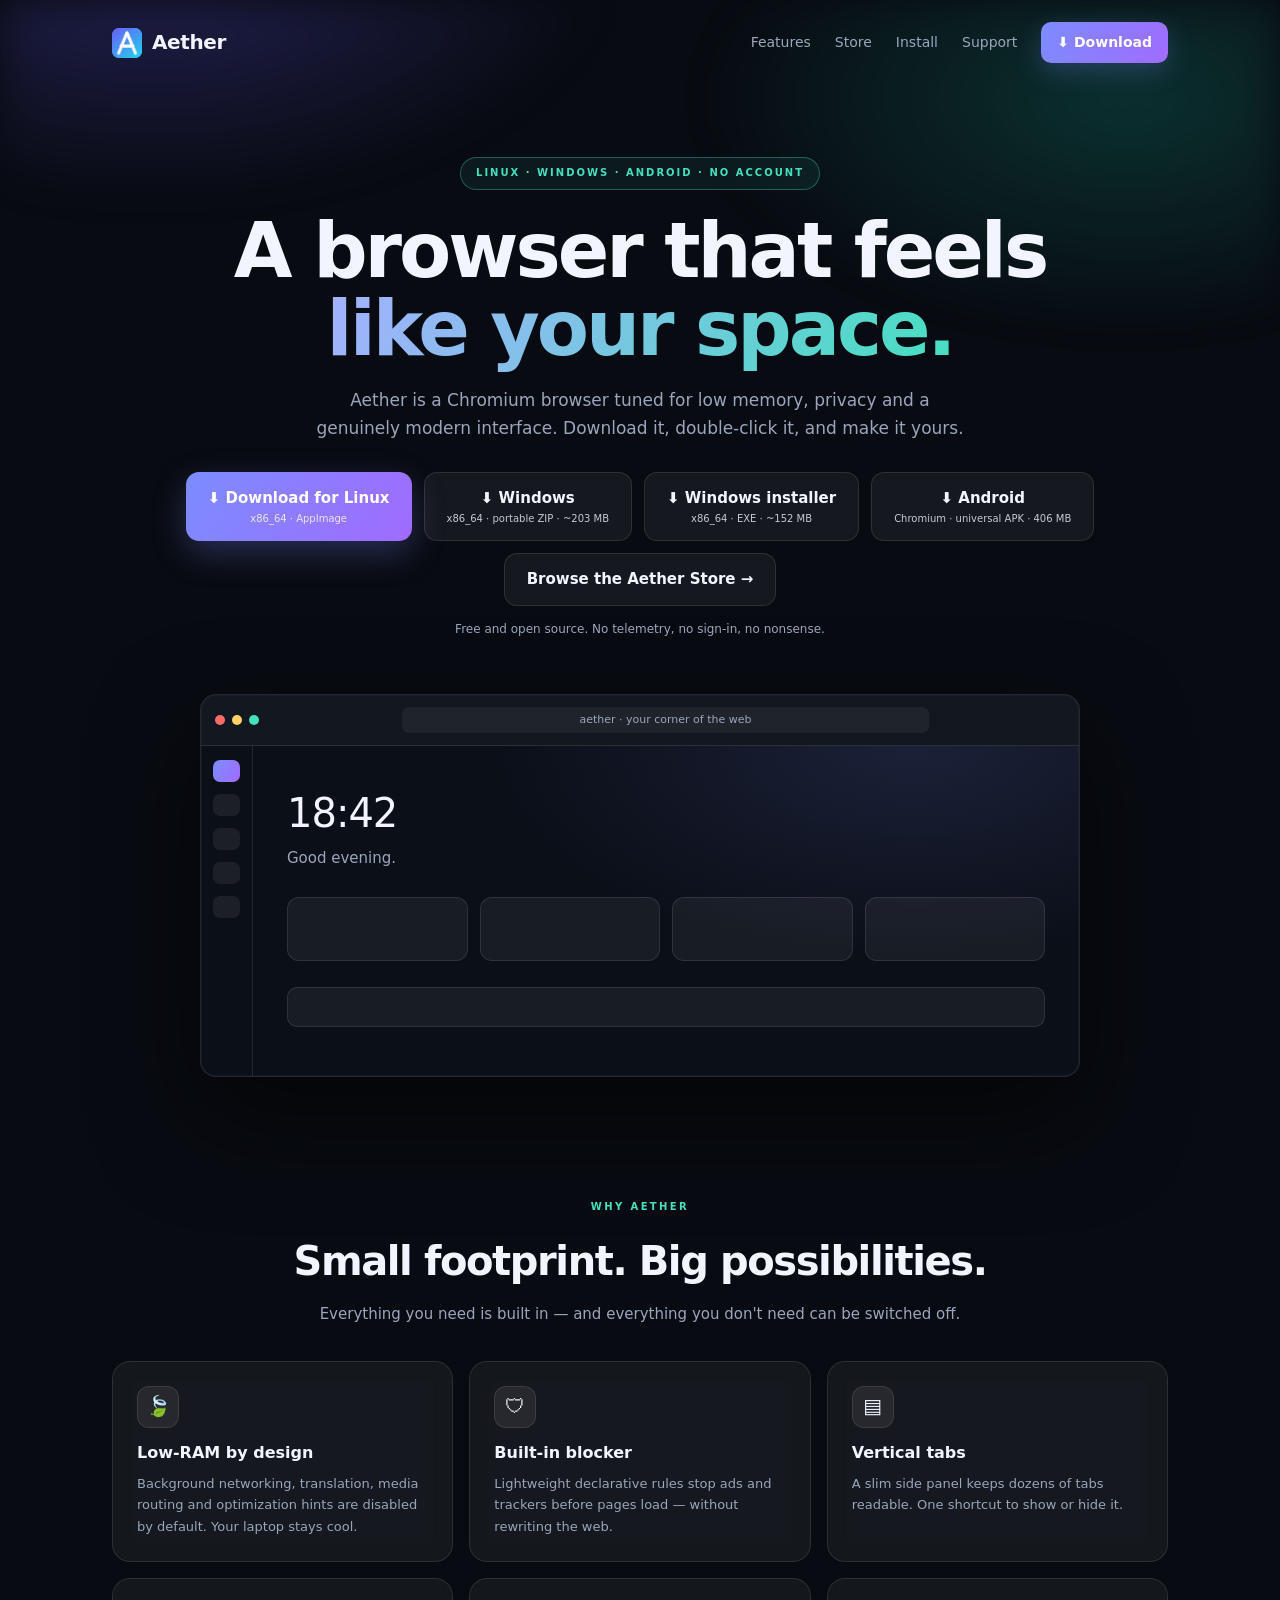
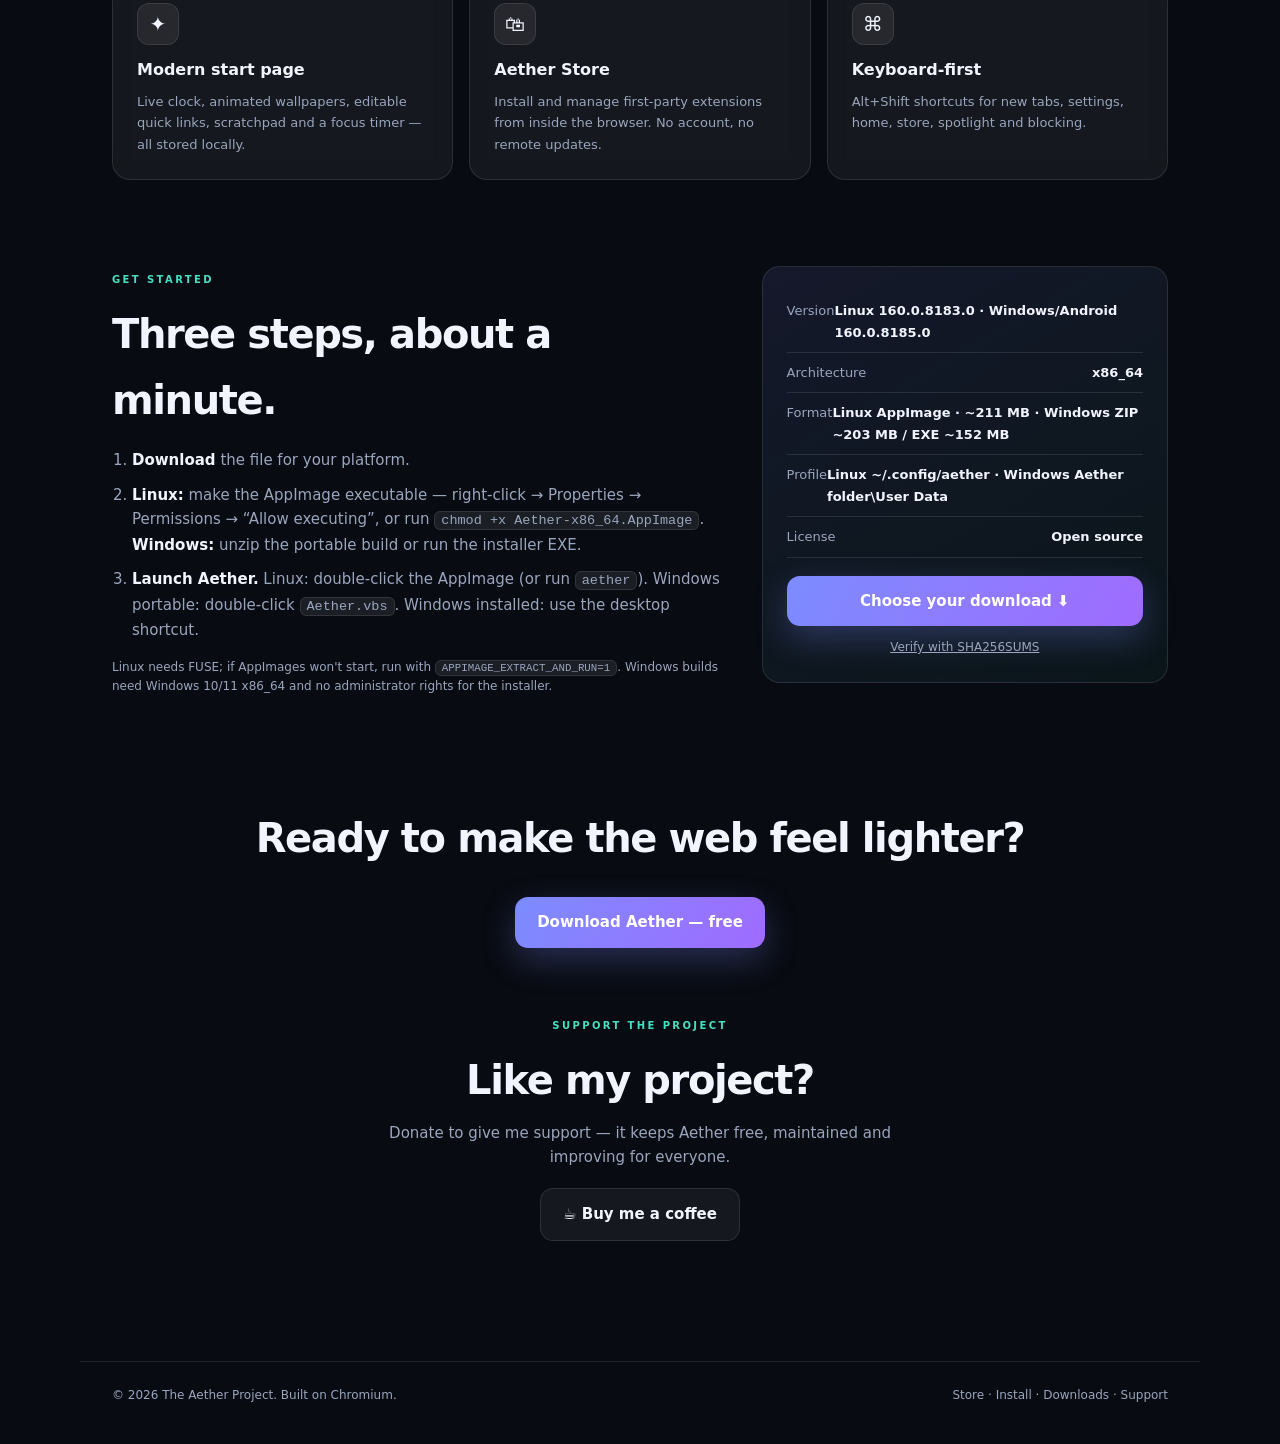
==== commit ca14bf5e: "Add support and Buy Me a Coffee section" ====
--- a/index.html
+++ b/index.html
@@ -42,7 +42,8 @@
       <a href="#features">Features</a>
       <a href="store.html">Store</a>
       <a href="#install">Install</a>
-      <a class="nav-cta" href="https://github.com/khaledwalid201724-collab/aether-browser/releases/download/v1.0.0/Aether-x86_64.AppImage" download>⬇ Download</a>
+      <a href="#support">Support</a>
+      <a class="nav-cta" href="downloads/">⬇ Download</a>
     </nav>
   </header>
 
@@ -119,11 +120,18 @@
       <h2>Ready to make the web feel lighter?</h2>
       <a class="btn btn-primary" href="downloads/">Download Aether — free</a>
     </section>
+
+    <section id="support" class="section cta support">
+      <span class="kicker">SUPPORT THE PROJECT</span>
+      <h2>Like my project?</h2>
+      <p>Donate to give me support — it keeps Aether free, maintained and improving for everyone.</p>
+      <a class="btn btn-ghost" href="https://buymeacoffee.com/aetherbrowser" target="_blank" rel="noopener noreferrer">☕ Buy me a coffee</a>
+    </section>
   </main>
 
   <footer>
     <span>© 2026 The Aether Project. Built on Chromium.</span>
-    <span><a href="store.html">Store</a> · <a href="#install">Install</a> · <a href="downloads/">Downloads</a></span>
+    <span><a href="store.html">Store</a> · <a href="#install">Install</a> · <a href="downloads/">Downloads</a> · <a href="#support">Support</a></span>
   </footer>
   <script src="assets/site.js"></script>
 </body>
--- a/assets/site.css
+++ b/assets/site.css
@@ -195,6 +195,9 @@
 .cta { text-align: center; padding-bottom: 30px; }
 .cta .btn { margin-top: 18px; }
 
+.support { padding-top: 34px; }
+.support p { color: var(--muted); max-width: 560px; margin: 4px auto 0; }
+
 footer {
   position: relative; z-index: 2;
   display: flex; justify-content: space-between;
